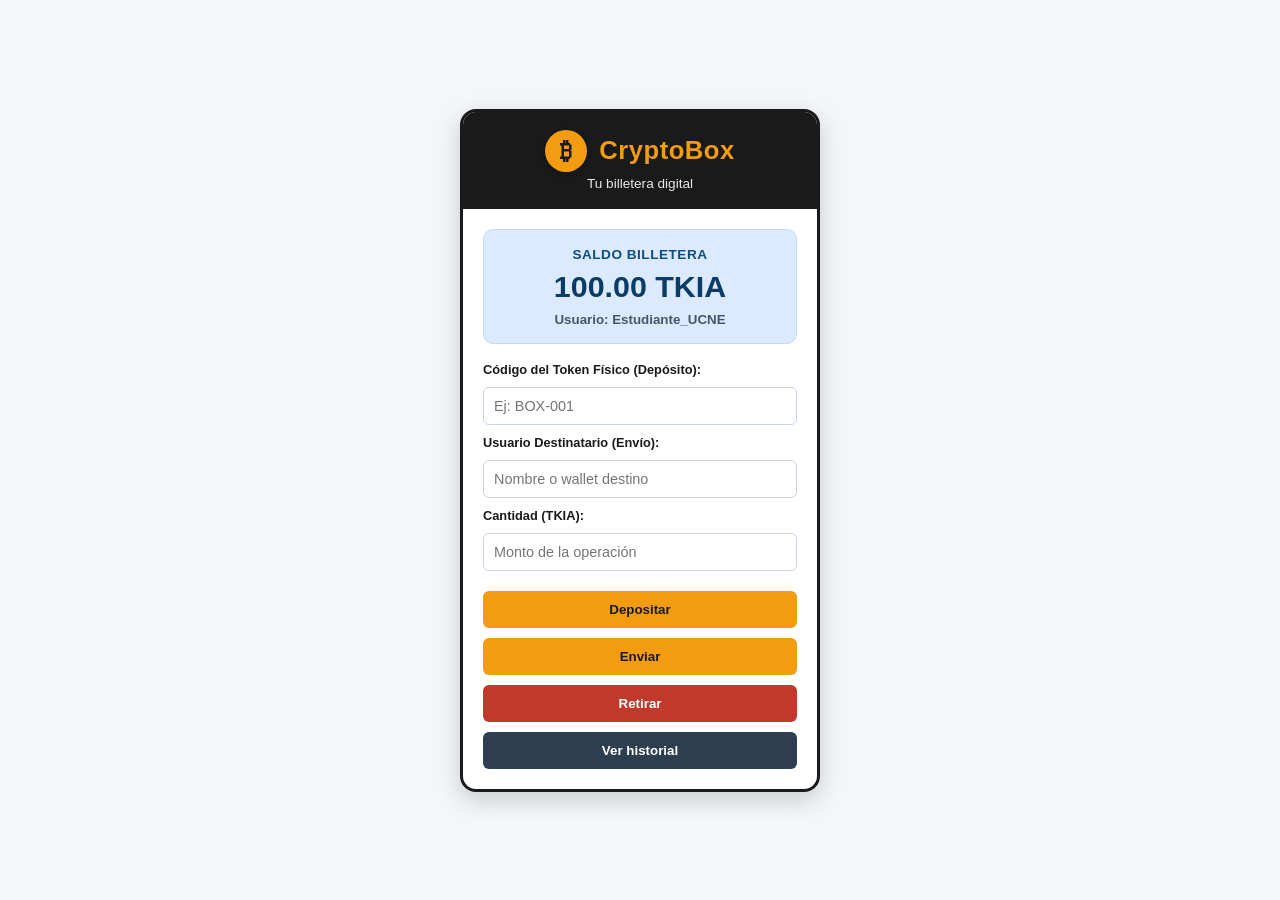
==== index.html @ 22f3591a "CrytoBox Subiendo" ====
<!DOCTYPE html>
<html lang="es">
<head>
    <meta charset="UTF-8">
    <meta name="viewport" content="width=device-width, initial-scale=1.0">
    <title>CryptoBox ATM</title>
    <link rel="stylesheet" href="styles.css">
</head>
<body>
    <div class="atm-container">
        <header class="atm-header">
            <div class="logo-container">
                <span class="crypto-icon">₿</span>
                <h1>CryptoBox</h1>
            </div>
            <p>Tu billetera digital</p>
        </header>

        <main class="atm-body">
            <section class="saldo-card">
                <span>Saldo Billetera</span>
                <h2 id="saldoDisplay">100.00 TKIA</h2>
                <small id="usuarioDisplay">Usuario: Estudiante_UCNE</small>
            </section>

            <form class="atm-form">
                <label for="tokenId">Código del Token Físico (Depósito):</label>
                <input type="text" id="tokenId" placeholder="Ej: BOX-001">

                <label for="destinatario">Usuario Destinatario (Envío):</label>
                <input type="text" id="destinatario" placeholder="Nombre o wallet destino">

                <label for="monto">Cantidad (TKIA):</label>
                <input type="number" id="monto" min="1" placeholder="Monto de la operación">

                <div class="button-group">
                    <button type="button" id="btnDepositar" class="btn btn-verde">Depositar</button>
                    <button type="button" id="btnEnviar" class="btn btn-verde">Enviar</button>
                    <button type="button" id="btnRetirar" class="btn btn-rojo">Retirar</button>
                    <button type="button" id="btnHistorial" class="btn btn-gris">Ver historial</button>
                </div>
            </form>

            <div id="mensajeEstado" class="status-message"></div>

            <div id="historialBox" class="historial-box hidden">
                <h4>Historial de transacciones</h4>
                <ul id="listaHistorial"></ul>
            </div>
        </main>
    </div>

    <script src="app.js"></script>
</body>
</html>
---- styles.css ----
* {
    box-sizing: border-box;
    margin: 0;
    padding: 0;
    font-family: 'Segoe UI', Tahoma, Geneva, Verdana, sans-serif;
}

body {
    background-color: #f4f6f9;
    display: flex;
    justify-content: center;
    align-items: center;
    min-height: 100vh;
}

/* Contenedor Principal del ATM */
.atm-container {
    background-color: #ffffff;
    width: 360px;
    border-radius: 16px;
    box-shadow: 0 8px 24px rgba(0, 0, 0, 0.18);
    border: 3px solid #1a1a1a;
    overflow: hidden;
}

/* Encabezado CryptoBox */
.atm-header {
    background-color: #1a1a1a; /* Fondo negro */
    color: #ffffff;
    text-align: center;
    padding: 18px 15px;
}

.logo-container {
    display: flex;
    align-items: center;
    justify-content: center;
    gap: 12px;
    margin-bottom: 4px;
}

/* Círculo naranja del logo con la B */
.crypto-icon {
    display: flex;
    align-items: center;
    justify-content: center;
    width: 42px;
    height: 42px;
    background-color: #f39c12; /* Naranja Bitcoin[cite: 3] */
    color: #1a1a1a; /* Letra ₿ oscura para contraste[cite: 3] */
    border-radius: 50%;
    font-size: 1.5rem;
    font-weight: bold;
    box-shadow: 0 2px 6px rgba(0, 0, 0, 0.2);
}

.atm-header h1 { 
    font-size: 1.6rem; 
    color: #f39c12; 
    letter-spacing: 0.5px;
}

.atm-header p { 
    font-size: 0.85rem; 
    color: #ffffff; 
    opacity: 0.9; 
}

.atm-body {
    padding: 20px;
}

/* Card de Saldo */
.saldo-card {
    background-color: #dbeafe; /* Azul claro estilo pantalla cajero */
    color: #0f4c81; 
    padding: 15px;
    border-radius: 10px;
    text-align: center;
    margin-bottom: 18px;
    border: 1px solid #bfdbfe;
    font-weight: bold;
}

.saldo-card span {
    font-size: 0.85rem;
    text-transform: uppercase;
    letter-spacing: 0.5px;
}

.saldo-card h2 { 
    font-size: 1.9rem; 
    margin: 6px 0; 
    color: #0b3c68;
}

.saldo-card small {
    color: #475569;
}

/* Pestañas de Autenticación (Login / Registro) */
.auth-tabs {
    display: flex;
    gap: 8px;
    margin-bottom: 15px;
    background-color: #e2e8f0;
    padding: 4px;
    border-radius: 8px;
}

.tab-btn {
    flex: 1;
    padding: 8px;
    border: none;
    background: transparent;
    font-weight: bold;
    font-size: 0.85rem;
    color: #475569;
    cursor: pointer;
    border-radius: 6px;
    transition: all 0.2s;
}

.tab-btn.active {
    background-color: #ffffff;
    color: #1a1a1a;
    box-shadow: 0 2px 4px rgba(0,0,0,0.1);
}

/* Formulario */
.atm-form {
    display: flex;
    flex-direction: column;
    gap: 10px;
}

label {
    font-size: 0.8rem;
    color: #1a1a1a;
    font-weight: 600;
}

input {
    width: 100%;
    padding: 10px;
    border: 1px solid #cbd5e1;
    border-radius: 6px;
    font-size: 0.9rem;
    outline: none;
    transition: border-color 0.2s;
}

input:focus {
    border-color: #f39c12;
}

.button-group {
    display: flex;
    flex-direction: column;
    gap: 10px;
    margin-top: 10px;
}

.btn {
    width: 100%;
    padding: 11px;
    border: none;
    border-radius: 6px;
    font-weight: bold;
    cursor: pointer;
    color: #ffffff;
    transition: background-color 0.2s, transform 0.1s;
}

.btn:active {
    transform: scale(0.98);
}

/* Botones principales en tono Naranja/Crypto */
.btn-verde { 
    background-color: #f39c12; 
    color: #1a1a1a; 
}
.btn-verde:hover { 
    background-color: #e67e22; 
}

.btn-rojo { 
    background-color: #c0392b; 
}
.btn-rojo:hover { 
    background-color: #a93226; 
}

.btn-gris { 
    background-color: #2c3e50; 
}
.btn-gris:hover { 
    background-color: #1a252f; 
}

/* Mensajes de Estado */
.status-message {
    margin-top: 12px;
    padding: 10px;
    border-radius: 6px;
    text-align: center;
    font-size: 0.85rem;
    display: none;
}

.status-exito { 
    background-color: #fef3c7; 
    color: #92400e; 
    border: 1px solid #fde68a;
    display: block; 
}

.status-error { 
    background-color: #fee2e2; 
    color: #991b1b; 
    border: 1px solid #fca5a5;
    display: block; 
}

/* Historial */
.historial-box {
    margin-top: 15px;
    border-top: 1px solid #e2e8f0;
    padding-top: 12px;
    font-size: 0.85rem;
    color: #334155;
}

.hidden { display: none; }

ul { 
    padding-left: 18px; 
    margin-top: 8px; 
}

li {
    margin-bottom: 4px;
}
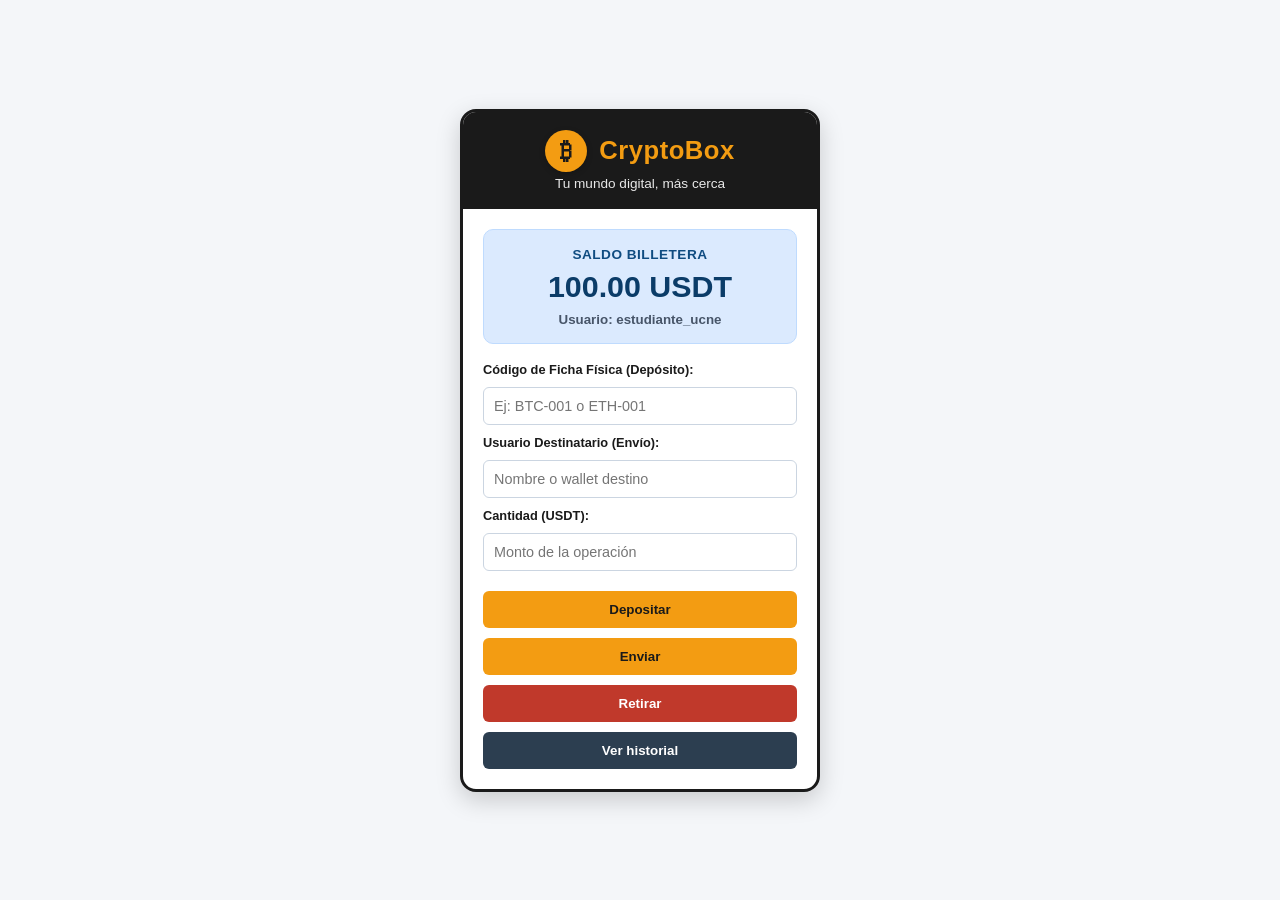
==== commit 00850293: "Add files via upload" ====
--- a/index.html
+++ b/index.html
@@ -13,24 +13,24 @@
                 <span class="crypto-icon">₿</span>
                 <h1>CryptoBox</h1>
             </div>
-            <p>Tu billetera digital</p>
+            <p>Tu mundo digital, más cerca</p>
         </header>
 
         <main class="atm-body">
             <section class="saldo-card">
                 <span>Saldo Billetera</span>
-                <h2 id="saldoDisplay">100.00 TKIA</h2>
-                <small id="usuarioDisplay">Usuario: Estudiante_UCNE</small>
+                <h2 id="saldoDisplay">100.00 USDT</h2>
+                <small id="usuarioDisplay">Usuario: Estudiante</small>
             </section>
 
             <form class="atm-form">
-                <label for="tokenId">Código del Token Físico (Depósito):</label>
-                <input type="text" id="tokenId" placeholder="Ej: BOX-001">
+                <label for="tokenId">Código de Ficha Física (Depósito):</label>
+                <input type="text" id="tokenId" placeholder="Ej: BTC-001 o ETH-001">
 
                 <label for="destinatario">Usuario Destinatario (Envío):</label>
                 <input type="text" id="destinatario" placeholder="Nombre o wallet destino">
 
-                <label for="monto">Cantidad (TKIA):</label>
+                <label for="monto">Cantidad (USDT):</label>
                 <input type="number" id="monto" min="1" placeholder="Monto de la operación">
 
                 <div class="button-group">
